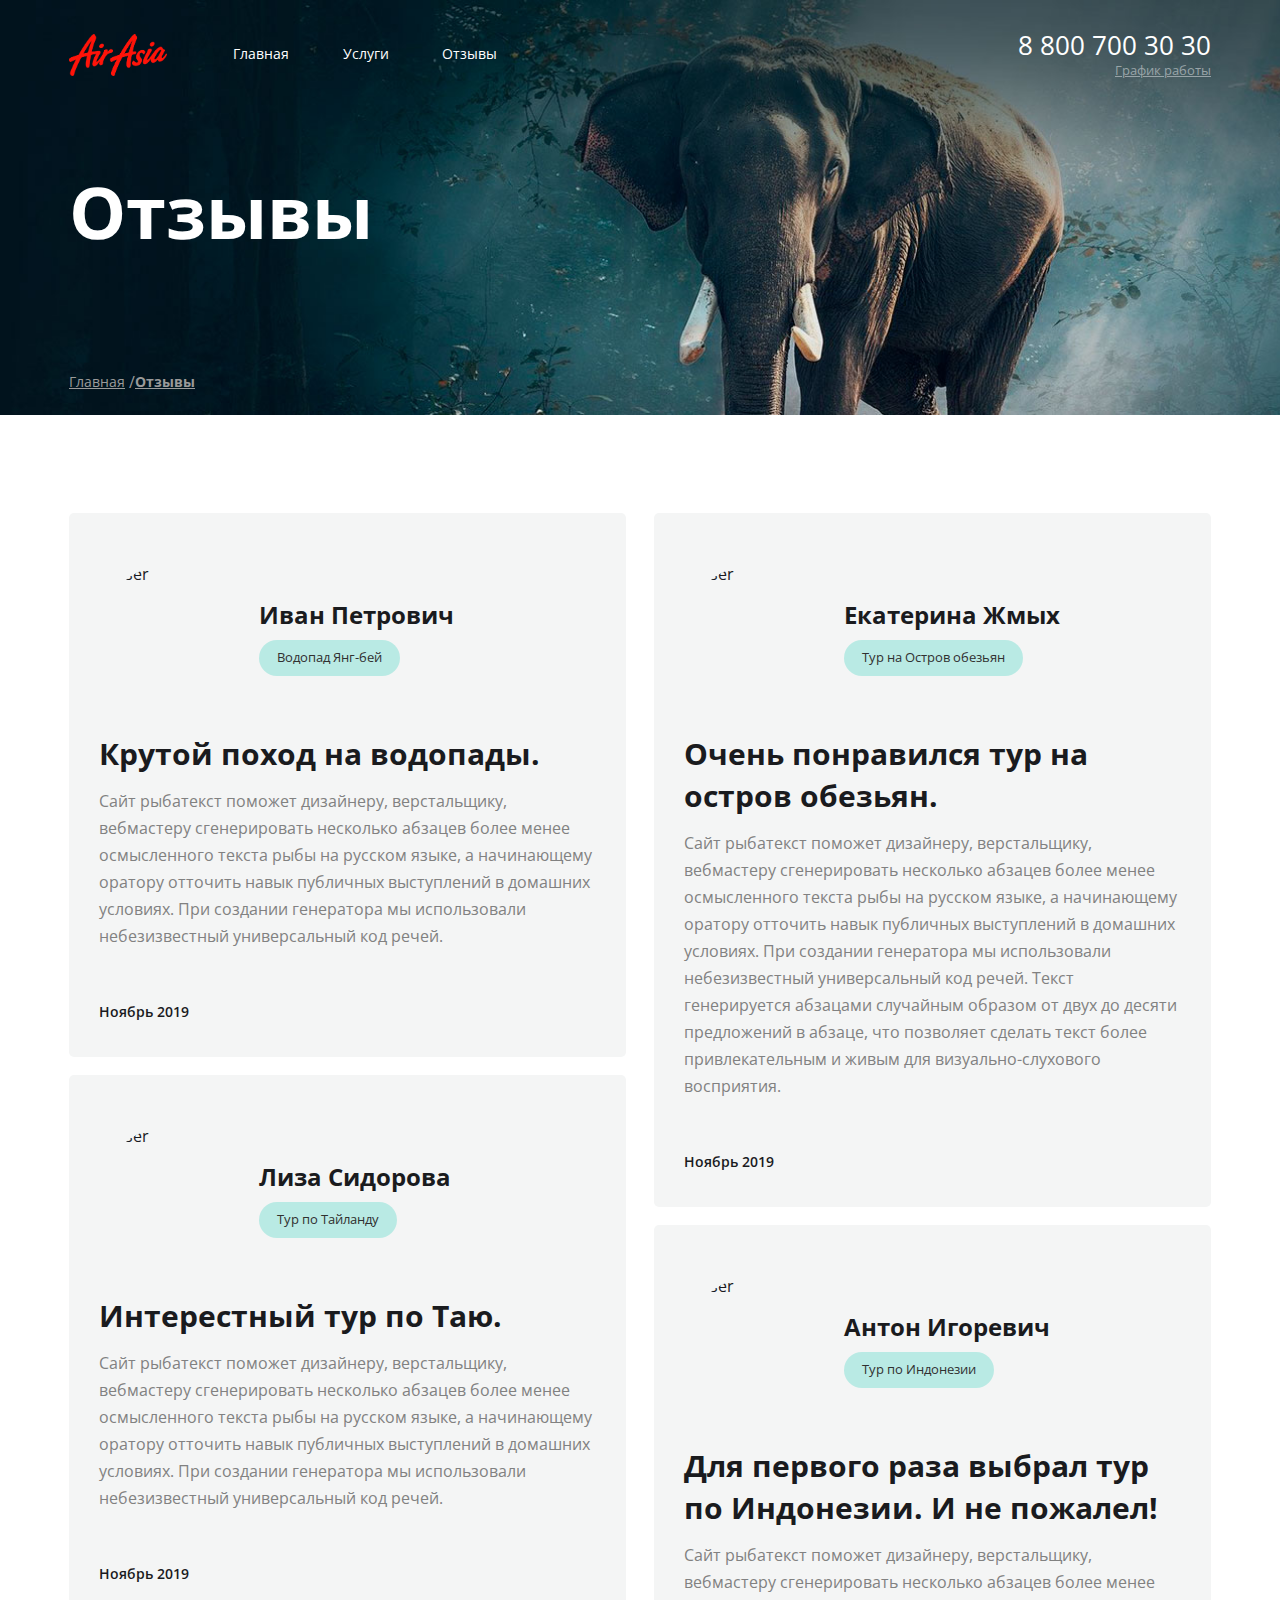
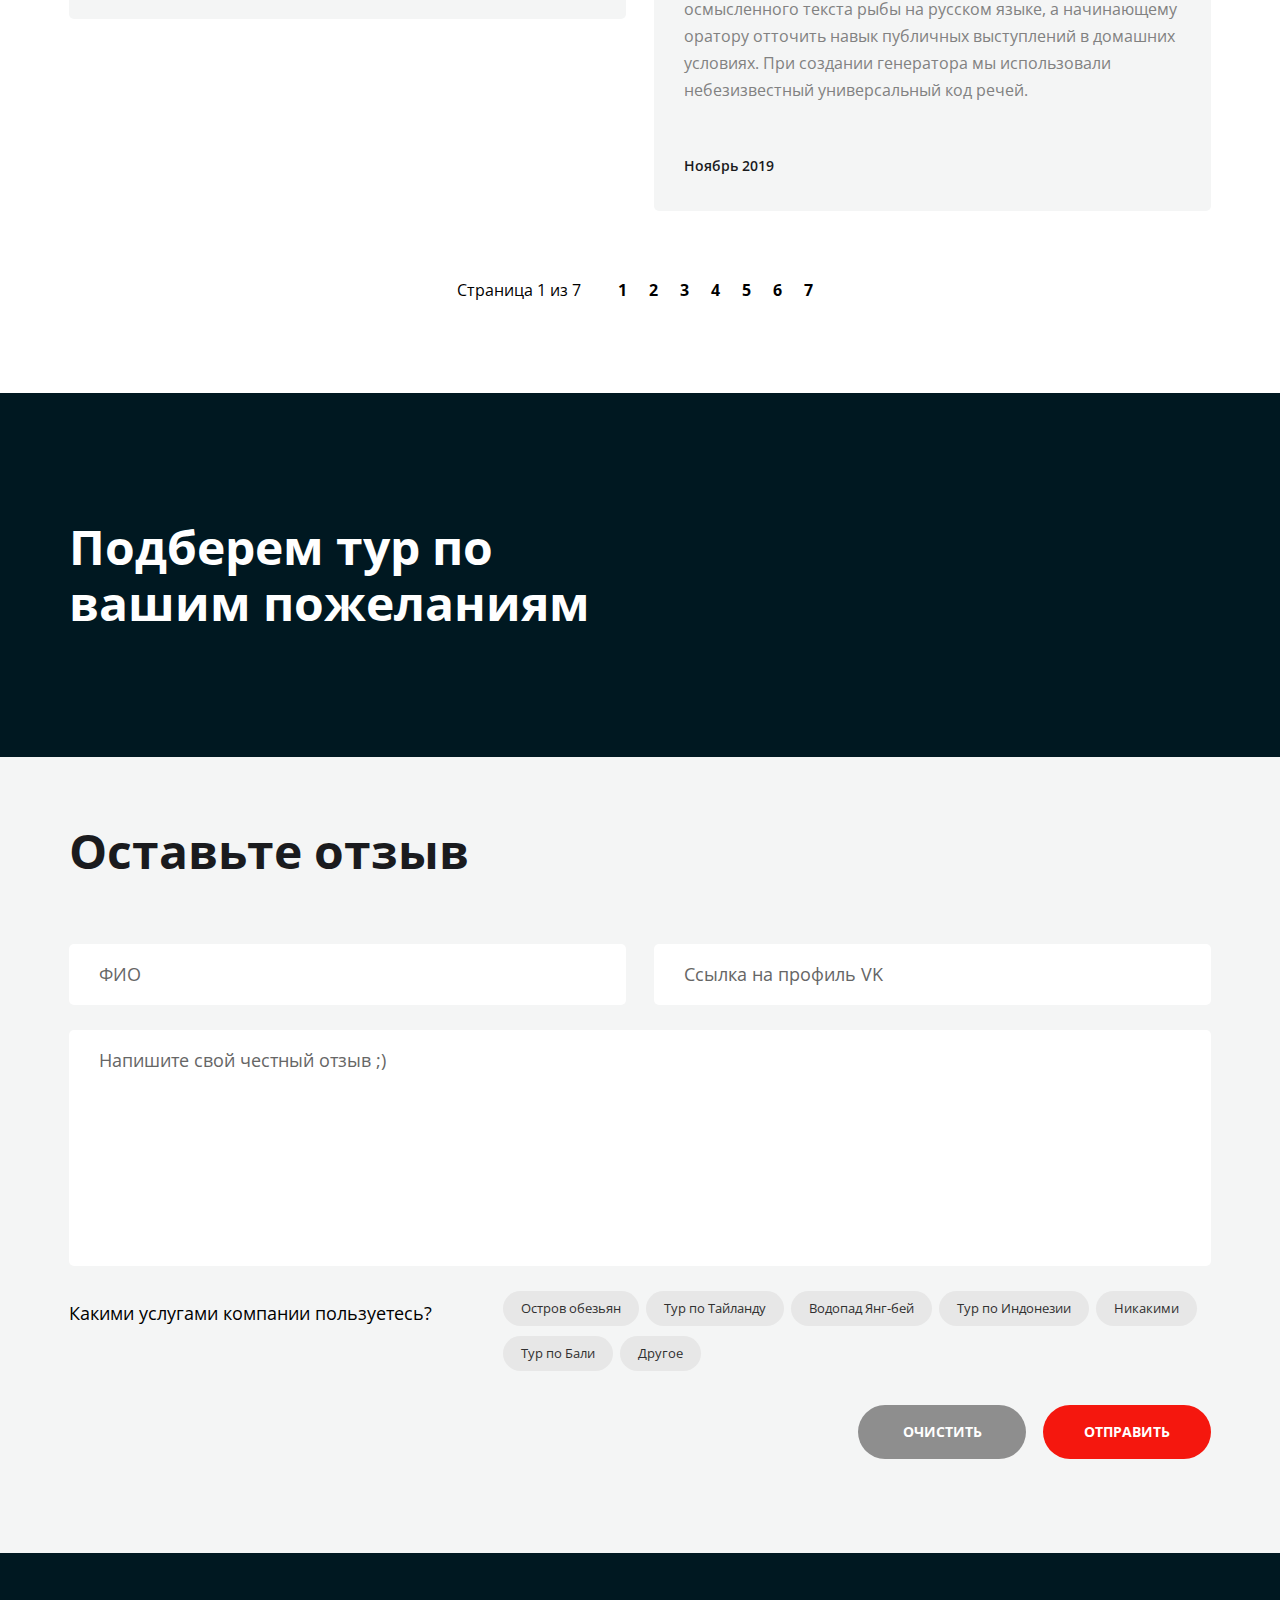
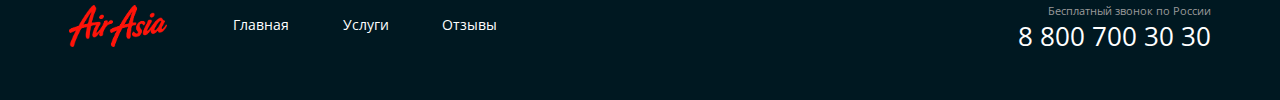
==== pages/feedbacks-page.html @ fd73718d "Все страницы проекта "Air-Asia"" ====
<!DOCTYPE html>
<html lang="ru">
<head>
  <meta charset="UTF-8">
  <meta http-equiv="X-UA-Compatible" content="IE=edge">
  <meta name="viewport" content="width=device-width, initial-scale=1.0">

  <link rel="preconnect" href="https://fonts.googleapis.com">
  <link rel="preconnect" href="https://fonts.gstatic.com" crossorigin>
  <link href="https://fonts.googleapis.com/css2?family=Open+Sans:ital,wght@0,300;0,400;0,500;0,600;0,700;0,800;1,300;1,400;1,500&display=swap" rel="stylesheet">
  
  <link rel="stylesheet" href="./../style/normalize.css">
  <link rel="stylesheet" href="./../style/main.css">
  <title>Air Asia Feedbacks</title>
</head>
<body>
  <div class="wrapper wrapper__feedbacks">
    <div class="wrapper__contnent">

      <section class="services-top-line top-line__img">
        <div class="container services-top-line__container">
          <header class="header">
            <div class="container header__container">
              <div class="header__col">
                <a href="./../index.html" class="logo">
                  <img src="./../img/лого.png" alt="logo company" class="logo__pic logo__pic--big">
                </a>
                <nav class="menu">
                  <ul class="menu__list">
                    <li class="menu__item">
                      <a href="./../index.html" class="menu__link">Главная</a>
                    </li>
                    <li class="menu__item">
                      <a href="./../pages/services-page.html" class="menu__link">Услуги</a>
                    </li>
                    <li class="menu__item">
                      <a href="./../pages/feedbacks-page.html" class="menu__link">Отзывы</a>
                    </li>
                  </ul>
                </nav>
              </div>
              <div class="header__col header__col--align--right">
                <addres class="contacts">
                  <a href="tel:+78007003030" class="contacts__phone">8 800 700 30 30</a>
                  <div class="dropdown contacts__dropdown">
                    <a href="#" class="dropdown__workhours">График работы</a>
                      <div class="dropdown__menu">
                        <ul class="dropdown__list">
                          <li class="dropdown__item">пн-вс: 09:00 - 20:00</li>
                          <li class="dropdown__item">Обед: 14:00-14:30</li>
                        </ul>
                      </div>
                  </div>
                </addres>
              </div>
            </div>
          </header>
          <h1 class="services-top-line__title services-top-line__title--feedbacks">Отзывы</h1>
          <ul class="breadcrumbs">
            <li class="breadcrumbs__item">
              <a href="#" class="breadcrumbs__link">Главная</a>
            </li>
            <li class="breadcrumbs__item  breadcrumbs__item--active">
              <a href="#" class="breadcrumbs__link">Отзывы</a>
            </li>
          </ul>
        </div>
      </section>
      <main class="main-content">
        <section class="feedbacks">
          <div class="container">
            <ul class="feedbacks__list">
              <li class="feedbacks__item feedback">
                <div class="feedback__header">
                  <div class="feedback__photo">
                    <div class="avatar">
                      <img src="./../img/img-feedback-page/avatar(1).jpeg" alt="user" class="avatar__img">
                    </div>
                  </div>
                  <div class="feedback__userdata">
                    <a href="#" class="feedback__name">Иван Петрович</a>
                    <ul class="feedback__tags">
                      <li class="feedback__tag-item tag tag--green">Водопад Янг-бей</li>
                    </ul>
                  </div>
                </div>
                <div class="feedback__content">
                  <h3 class="feedback__title">Крутой поход на водопады.</h3>
                  <div class="feedback__text">
                    <p>Сайт рыбатекст поможет дизайнеру, верстальщику, вебмастеру сгенерировать несколько абзацев более менее осмысленного текста рыбы на русском языке, а начинающему оратору отточить навык публичных выступлений в домашних условиях. При создании генератора мы использовали небезизвестный универсальный код речей.
                    </p>
                  </div>
                  <time class="feedback__date">Ноябрь 2019</time>
                </div>
              </li>
              <li class="feedbacks__item feedback">
                <div class="feedback__header">
                  <div class="feedback__photo">
                    <div class="avatar">
                      <img src="./../img/img-feedback-page/avatar(2).jpeg" alt="user" class="avatar__img">
                    </div>
                  </div>
                  <div class="feedback__userdata">
                    <a href="#" class="feedback__name">Лиза Сидорова</a>
                    <ul class="feedback__tags">
                      <li class="feedback__tag-item tag tag--green">Тур по Тайланду</li>
                    </ul>
                  </div>
                </div>
                <div class="feedback__content">
                  <h3 class="feedback__title">Интерестный тур по Таю.</h3>
                  <div class="feedback__text">
                    <p>Сайт рыбатекст поможет дизайнеру, верстальщику, вебмастеру сгенерировать несколько абзацев более менее осмысленного текста рыбы на русском языке, а начинающему оратору отточить навык публичных выступлений в домашних условиях. При создании генератора мы использовали небезизвестный универсальный код речей.
                    </p>
                  </div>
                  <time class="feedback__date">Ноябрь 2019</time>
                </div>
              </li>
              <li class="feedbacks__item feedback">
                <div class="feedback__header">
                  <div class="feedback__photo">
                    <div class="avatar">
                      <img src="./../img/img-feedback-page/avatar(3).jpeg" alt="user" class="avatar__img">
                    </div>
                  </div>
                  <div class="feedback__userdata">
                    <a href="#" class="feedback__name">Екатерина Жмых</a>
                    <ul class="feedback__tags">
                      <li class="feedback__tag-item tag tag--green">Тур на Остров обезьян</li>
                    </ul>
                  </div>
                </div>
                <div class="feedback__content">
                  <h3 class="feedback__title">Очень понравился тур на остров обезьян.</h3>
                  <div class="feedback__text">
                    <p>Сайт рыбатекст поможет дизайнеру, верстальщику, вебмастеру сгенерировать несколько абзацев более менее осмысленного текста рыбы на русском языке, а начинающему оратору отточить навык публичных выступлений в домашних условиях. При создании генератора мы использовали небезизвестный универсальный код речей. Текст генерируется абзацами случайным образом от двух до десяти предложений в абзаце, что позволяет сделать текст более привлекательным и живым для визуально-слухового восприятия.
                    </p>
                  </div>
                  <time class="feedback__date">Ноябрь 2019</time>
                </div>
              </li>
              <li class="feedbacks__item feedback">
                <div class="feedback__header">
                  <div class="feedback__photo">
                    <div class="avatar">
                      <img src="./../img/img-feedback-page/avatar(4).jpeg" alt="user" class="avatar__img">
                    </div>
                  </div>
                  <div class="feedback__userdata">
                    <a href="#" class="feedback__name">Антон Игоревич</a>
                    <ul class="feedback__tags">
                      <li class="feedback__tag-item tag tag--green">Тур по Индонезии</li>
                    </ul>
                  </div>
                </div>
                <div class="feedback__content">
                  <h3 class="feedback__title">Для первого раза выбрал тур по Индонезии. И не пожалел!</h3>
                  <div class="feedback__text">
                    <p>Сайт рыбатекст поможет дизайнеру, верстальщику, вебмастеру сгенерировать несколько абзацев более менее осмысленного текста рыбы на русском языке, а начинающему оратору отточить навык публичных выступлений в домашних условиях. При создании генератора мы использовали небезизвестный универсальный код речей.
                    </p>
                  </div>
                  <time class="feedback__date">Ноябрь 2019</time>
                </div>
              </li>
            </ul>
            <div class="pagination pagination--theme--red">
              <div class="pagination__text">Страница 1 из 7</div>
              <ul class="pagination__list">
                <li class="pagination__item pagination__item--active">
                  <span class="pagination__item-form">1</span>
                </li>
                <li class="pagination__item pagination__item--active">
                  <span class="pagination__item-form">2</span>
                </li>
                <li class="pagination__item pagination__item--active">
                  <span class="pagination__item-form">3</span>
                </li>
                <li class="pagination__item pagination__item--active">
                  <span class="pagination__item-form">4</span>
                </li>
                <li class="pagination__item pagination__item--active">
                  <span class="pagination__item-form">5</span>
                </li>
                <li class="pagination__item pagination__item--active">
                  <span class="pagination__item-form">6</span>
                </li>
                <li class="pagination__item pagination__item--active">
                  <span class="pagination__item-form">7</span>
                </li>
              </ul>
            </div>
          </div>
        </section>
      </main>

        <section class="banner banner--back">
          <div class="container">
            <div class="banner__content">
              <h2 class="banner__title">Подберем тур по вашим пожеланиям</h2>
            </div>
          </div>
        </section>
        <section class="inner-section inner-section--feedbacks inner-section--bg--grey">
          <div class="container">
            <h2 class="inner-section__title">Оставьте отзыв</h2>
            <form action="" class="form">
              <div class="form__row">
                <input type="text" placeholder="ФИО" class="form__input">
                <input type="text" placeholder="Ссылка на профиль VK" class="form__input">
              </div>
              <div class="form__row">
                <textarea name="" placeholder="Напишите свой честный отзыв ;)" class="form__input form__input--textarea"></textarea>
              </div>
              <div class="form__controls">
                <div class="form__controls-title">Какими услугами компании пользуетесь?</div>
                <ul class="controls">
                  <li class="controls__item">
                    <label class="controls__elem">
                      <input type="checkbox" class="controls__checkbox">
                      <div class="tag controls__tag">Остров обезьян</div>
                    </label>
                  </li>
                  <li class="controls__item">
                    <label class="controls__elem">
                      <input type="checkbox" class="controls__checkbox">
                      <div class="tag controls__tag">Тур по Тайланду</div>
                    </label>
                  </li>
                  <li class="controls__item">
                    <label class="controls__elem">
                      <input type="checkbox" class="controls__checkbox">
                      <div class="tag controls__tag">Водопад Янг-бей</div>
                    </label>
                  </li>
                  <li class="controls__item">
                    <label class="controls__elem">
                      <input type="checkbox" class="controls__checkbox">
                      <div class="tag controls__tag">Тур по Индонезии</div>
                    </label>
                  </li>
                  <li class="controls__item">
                    <label class="controls__elem">
                      <input type="checkbox" class="controls__checkbox">
                      <div class="tag controls__tag">Никакими</div>
                    </label>
                  </li>
                  <li class="controls__item">
                    <label class="controls__elem">
                      <input type="checkbox" class="controls__checkbox">
                      <div class="tag controls__tag">Тур по Бали</div>
                    </label>
                  </li>
                  <li class="controls__item">
                    <label class="controls__elem">
                      <input type="checkbox" class="controls__checkbox">
                      <div class="tag controls__tag">Другое</div>
                    </label>
                  </li>
                </ul>
              </div>
              <div class="form__buttons">
                <button type="reset" class="button form__button button--grey">Очистить</button>
                <button type="submit" class="button form__button">Отправить</button>
              </div>
            </form>
          </div>
        </section>

    </div>
    <footer class="footer">
      <div class="container footer__container footer__container--services">
          <div class="footer__col">
            <a href="./../index.html" class="logo">
              <img src="./../img/лого.png" alt="logo company" class="logo__pic logo__pic--big">
            </a>
            <nav class="menu">
              <ul class="menu__list">
                <li class="menu__item">
                  <a href="./../index.html" class="menu__link">Главная</a>
                </li>
                <li class="menu__item">
                  <a href="./../pages/services-page.html" class="menu__link">Услуги</a>
                </li>
                <li class="menu__item">
                  <a href="./../pages/feedbacks-page.html" class="menu__link">Отзывы</a>
                </li>
              </ul>
            </nav>
          </div>
          <div class="footer__col footer__col--align--right">
            <ul class="network">
              <li class="network__item">
                <a href="#" class="network__icon network__icon--tg"></a>
              </li>
              <li class="network__item">
                <a href="#" class="network__icon network__icon--vk"></a>
              </li>
              <li class="network__item">
                <a href="#" class="network__icon network__icon--fb"></a>
              </li>
              <li class="network__item">
                <a href="#" class="network__icon network__icon--inst"></a>
              </li>
            </ul>
            <address class="contacts">
              <div class="contacts__info">Бесплатный звонок по России</div>
              <a href="tel:+78007003030" class="contacts__phone">8 800 700 30 30</a>
            </address>
          </div>
      </div>
    </footer>
  </div>
</body>
</html>
---- style/main.css ----
@import url(./../style/blocks/base.css);
@import url(./../style/blocks/header.css);
@import url(./../style/blocks/hello.css);
@import url(./../style/blocks/offers.css);
@import url(./../style/blocks/news.css);
@import url(./../style/blocks/about.css);
@import url(./../style/blocks/footer.css);

/* Страница "Услуги" */
@import url(./../style/blocks/sv-header.css);
@import url(./../style/blocks/services.css);
@import url(./../style/blocks/partners.css);
@import url(./../style/blocks/sv-footer.css);

/* Страница "Отзывы" */
@import url(./../style/blocks/feedbacks.css);
@import url(./../style/blocks/banner.css);
@import url(./../style/blocks/form.css);






/* Приветственная страница */
@import url(./../style/blocks/welcome.css);
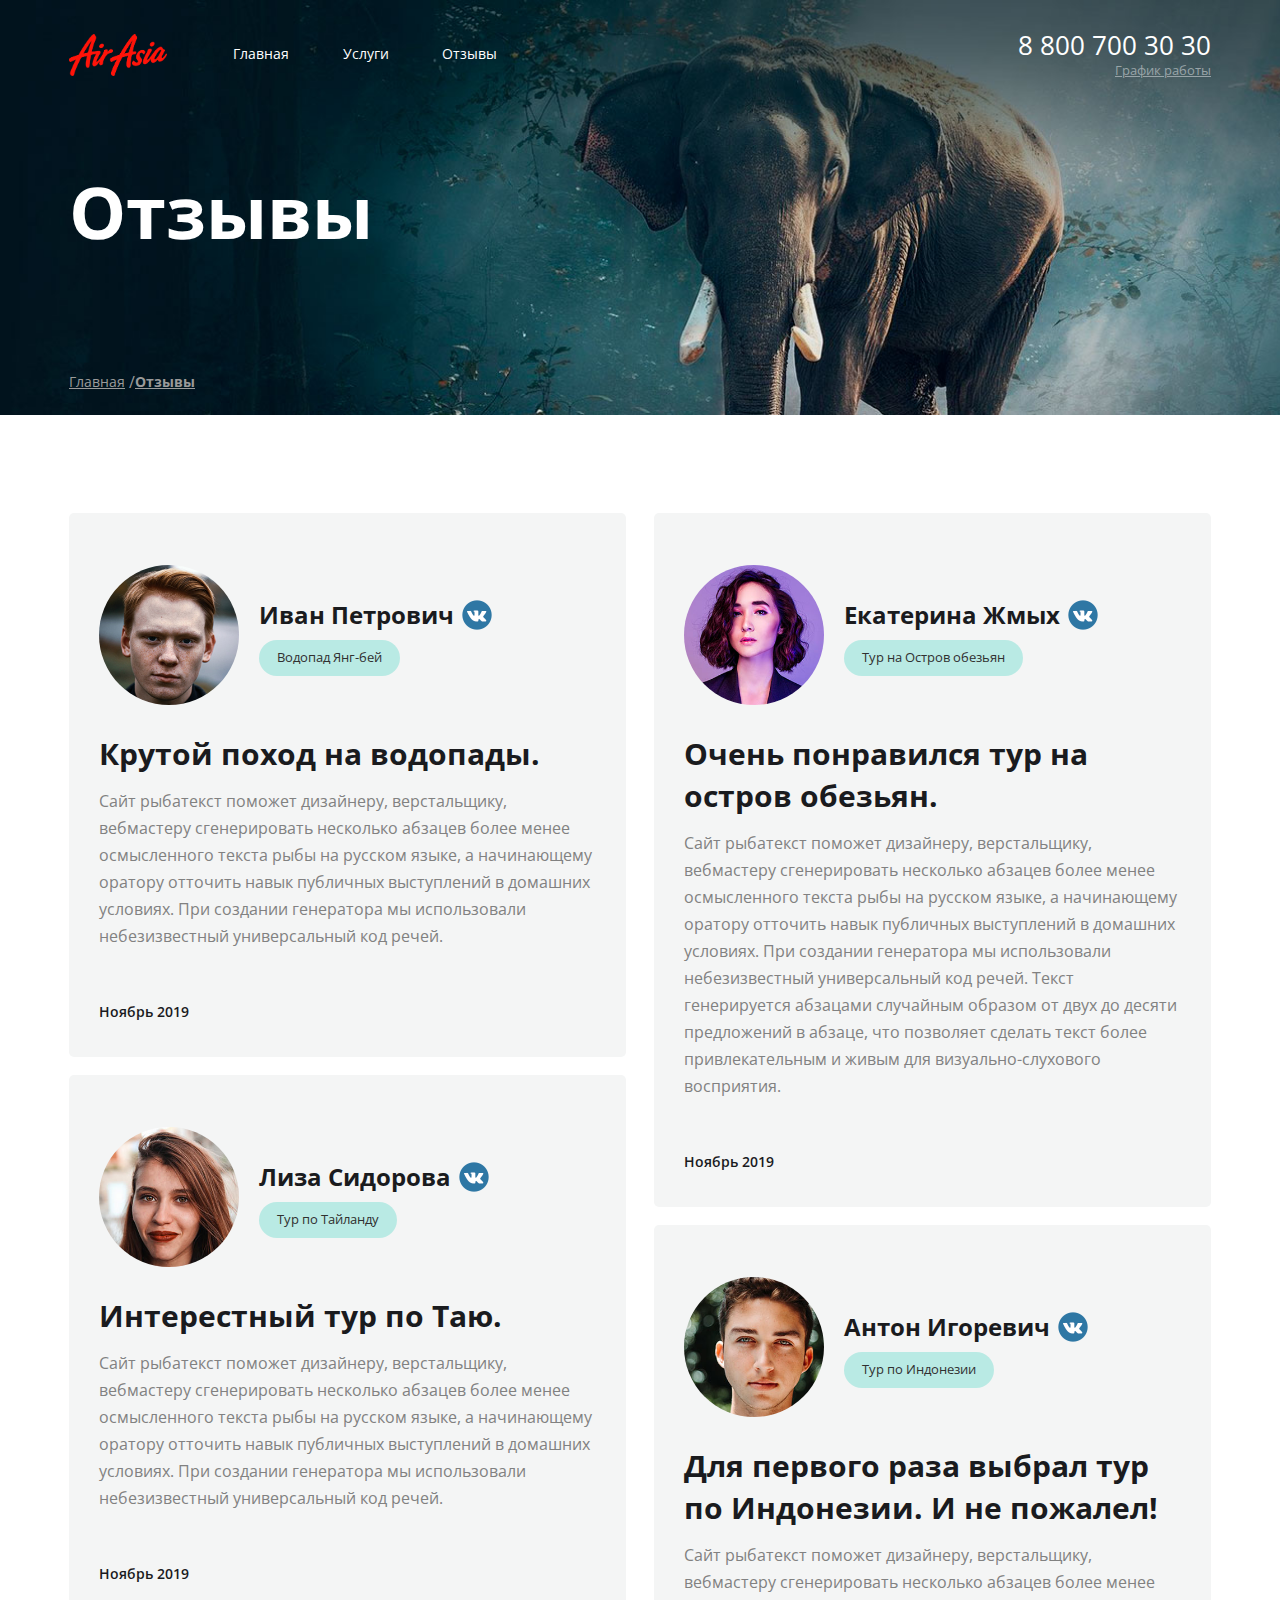
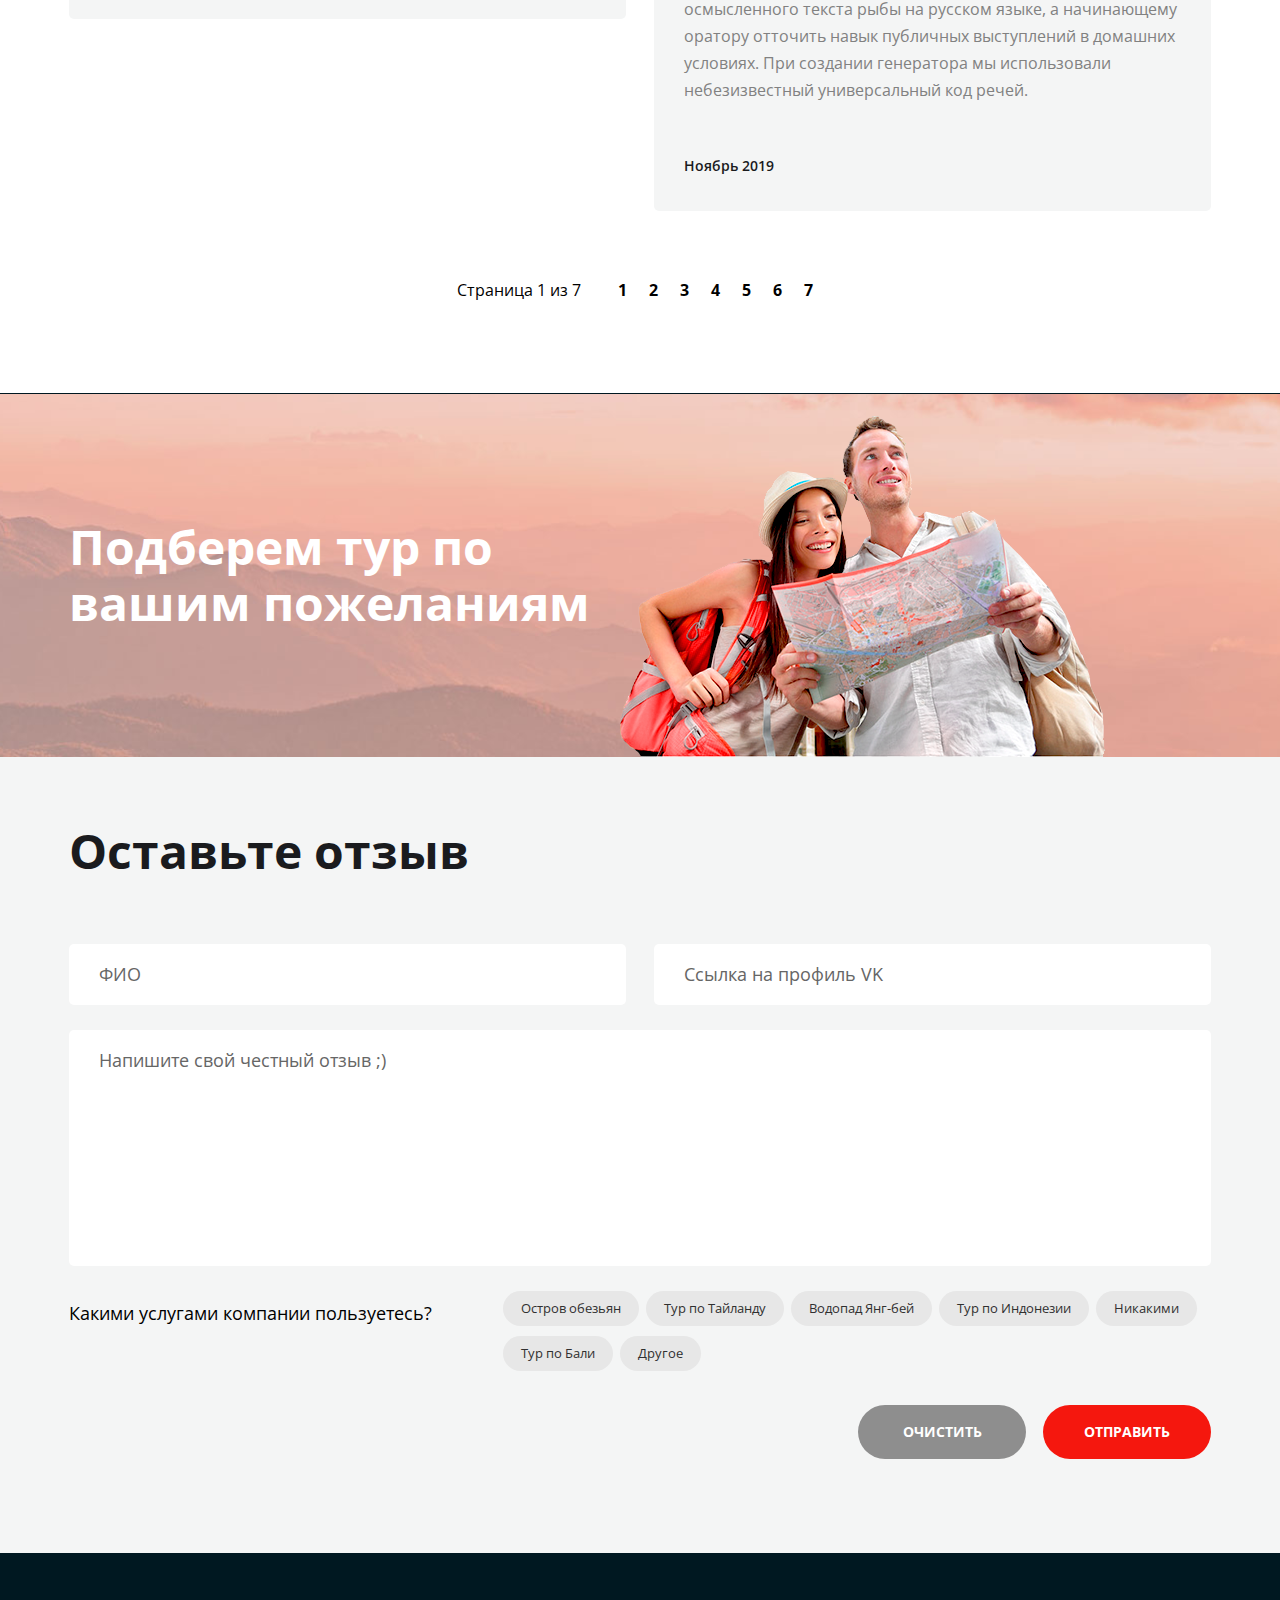
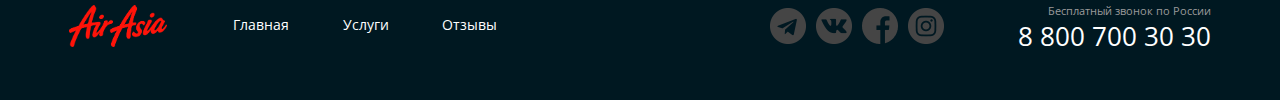
==== commit 1a637a63: "Все страницы проекта "Air-Asia"" ====
--- a/pages/feedbacks-page.html
+++ b/pages/feedbacks-page.html
@@ -22,13 +22,13 @@
           <header class="header">
             <div class="container header__container">
               <div class="header__col">
-                <a href="./../index.html" class="logo">
+                <a href="./../pages/main-page.html" class="logo">
                   <img src="./../img/лого.png" alt="logo company" class="logo__pic logo__pic--big">
                 </a>
                 <nav class="menu">
                   <ul class="menu__list">
                     <li class="menu__item">
-                      <a href="./../index.html" class="menu__link">Главная</a>
+                      <a href="./../pages/main-page.html" class="menu__link">Главная</a>
                     </li>
                     <li class="menu__item">
                       <a href="./../pages/services-page.html" class="menu__link">Услуги</a>
@@ -270,13 +270,13 @@
     <footer class="footer">
       <div class="container footer__container footer__container--services">
           <div class="footer__col">
-            <a href="./../index.html" class="logo">
+            <a href="./../pages/main-page.html" class="logo">
               <img src="./../img/лого.png" alt="logo company" class="logo__pic logo__pic--big">
             </a>
             <nav class="menu">
               <ul class="menu__list">
                 <li class="menu__item">
-                  <a href="./../index.html" class="menu__link">Главная</a>
+                  <a href="./../pages/main-page.html" class="menu__link">Главная</a>
                 </li>
                 <li class="menu__item">
                   <a href="./../pages/services-page.html" class="menu__link">Услуги</a>
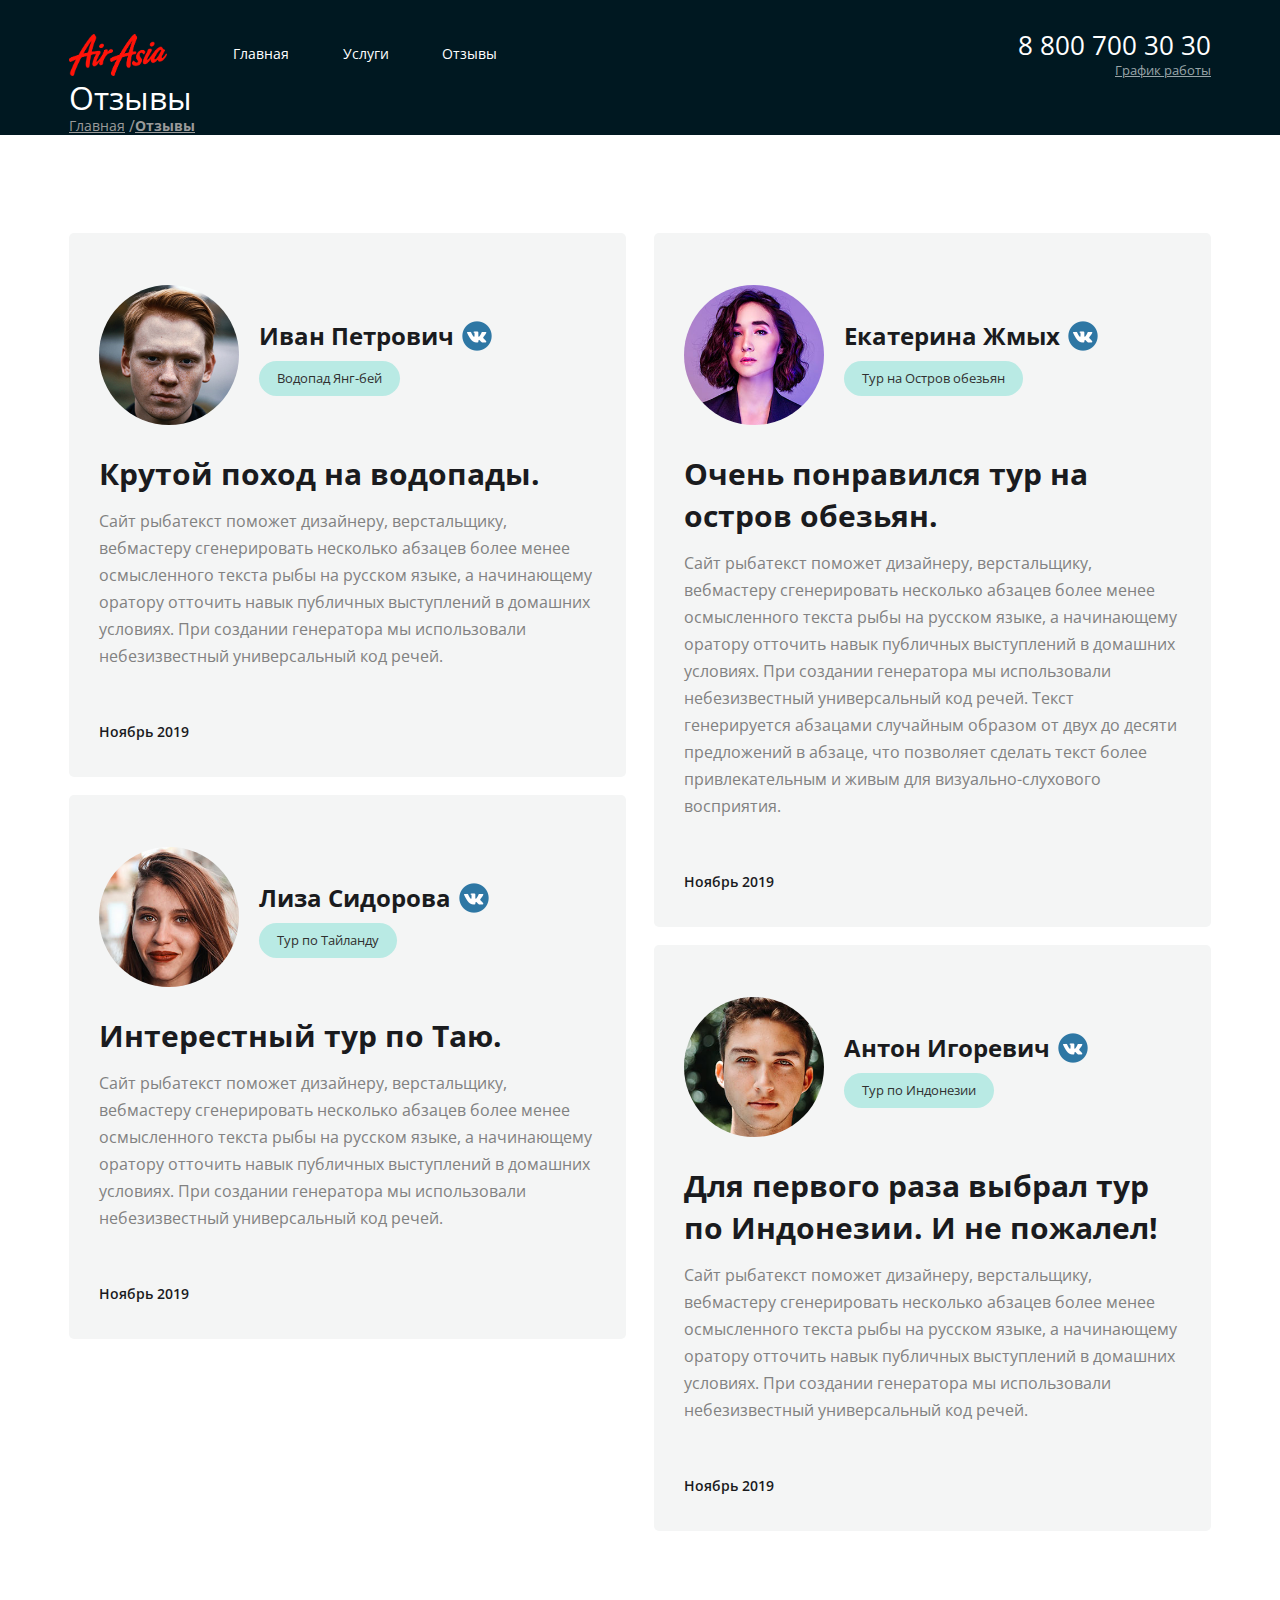
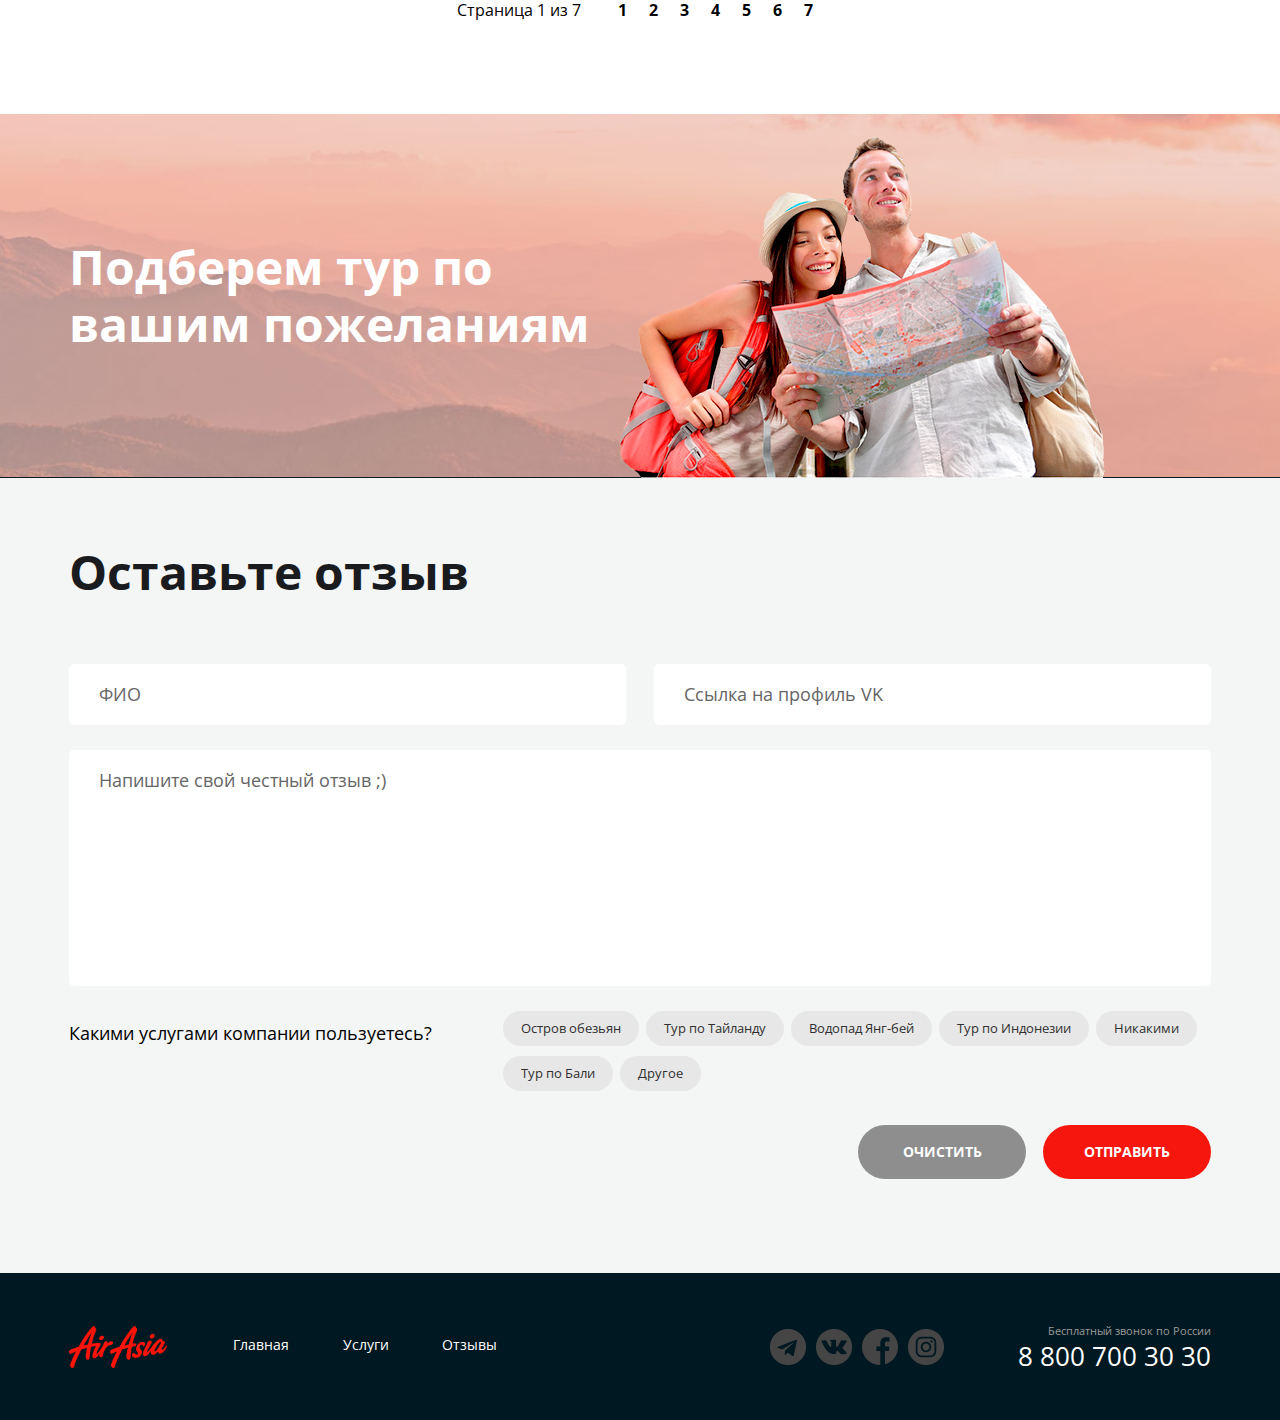
==== commit 131b5d0f: "Все страницы проекта "Air-Asia"" ====
--- a/pages/feedbacks-page.html
+++ b/pages/feedbacks-page.html
@@ -17,8 +17,8 @@
   <div class="wrapper wrapper__feedbacks">
     <div class="wrapper__contnent">
 
-      <section class="services-top-line top-line__img">
-        <div class="container services-top-line__container">
+      <section class="top-page top-page--img">
+        <div class="container top-page__container">
           <header class="header">
             <div class="container header__container">
               <div class="header__col">
@@ -42,7 +42,7 @@
               <div class="header__col header__col--align--right">
                 <addres class="contacts">
                   <a href="tel:+78007003030" class="contacts__phone">8 800 700 30 30</a>
-                  <div class="dropdown contacts__dropdown">
+                  <div class="dropdown">
                     <a href="#" class="dropdown__workhours">График работы</a>
                       <div class="dropdown__menu">
                         <ul class="dropdown__list">
@@ -55,7 +55,7 @@
               </div>
             </div>
           </header>
-          <h1 class="services-top-line__title services-top-line__title--feedbacks">Отзывы</h1>
+          <h1 class="top-page__title top-page__title--feedbacks">Отзывы</h1>
           <ul class="breadcrumbs">
             <li class="breadcrumbs__item">
               <a href="#" class="breadcrumbs__link">Главная</a>
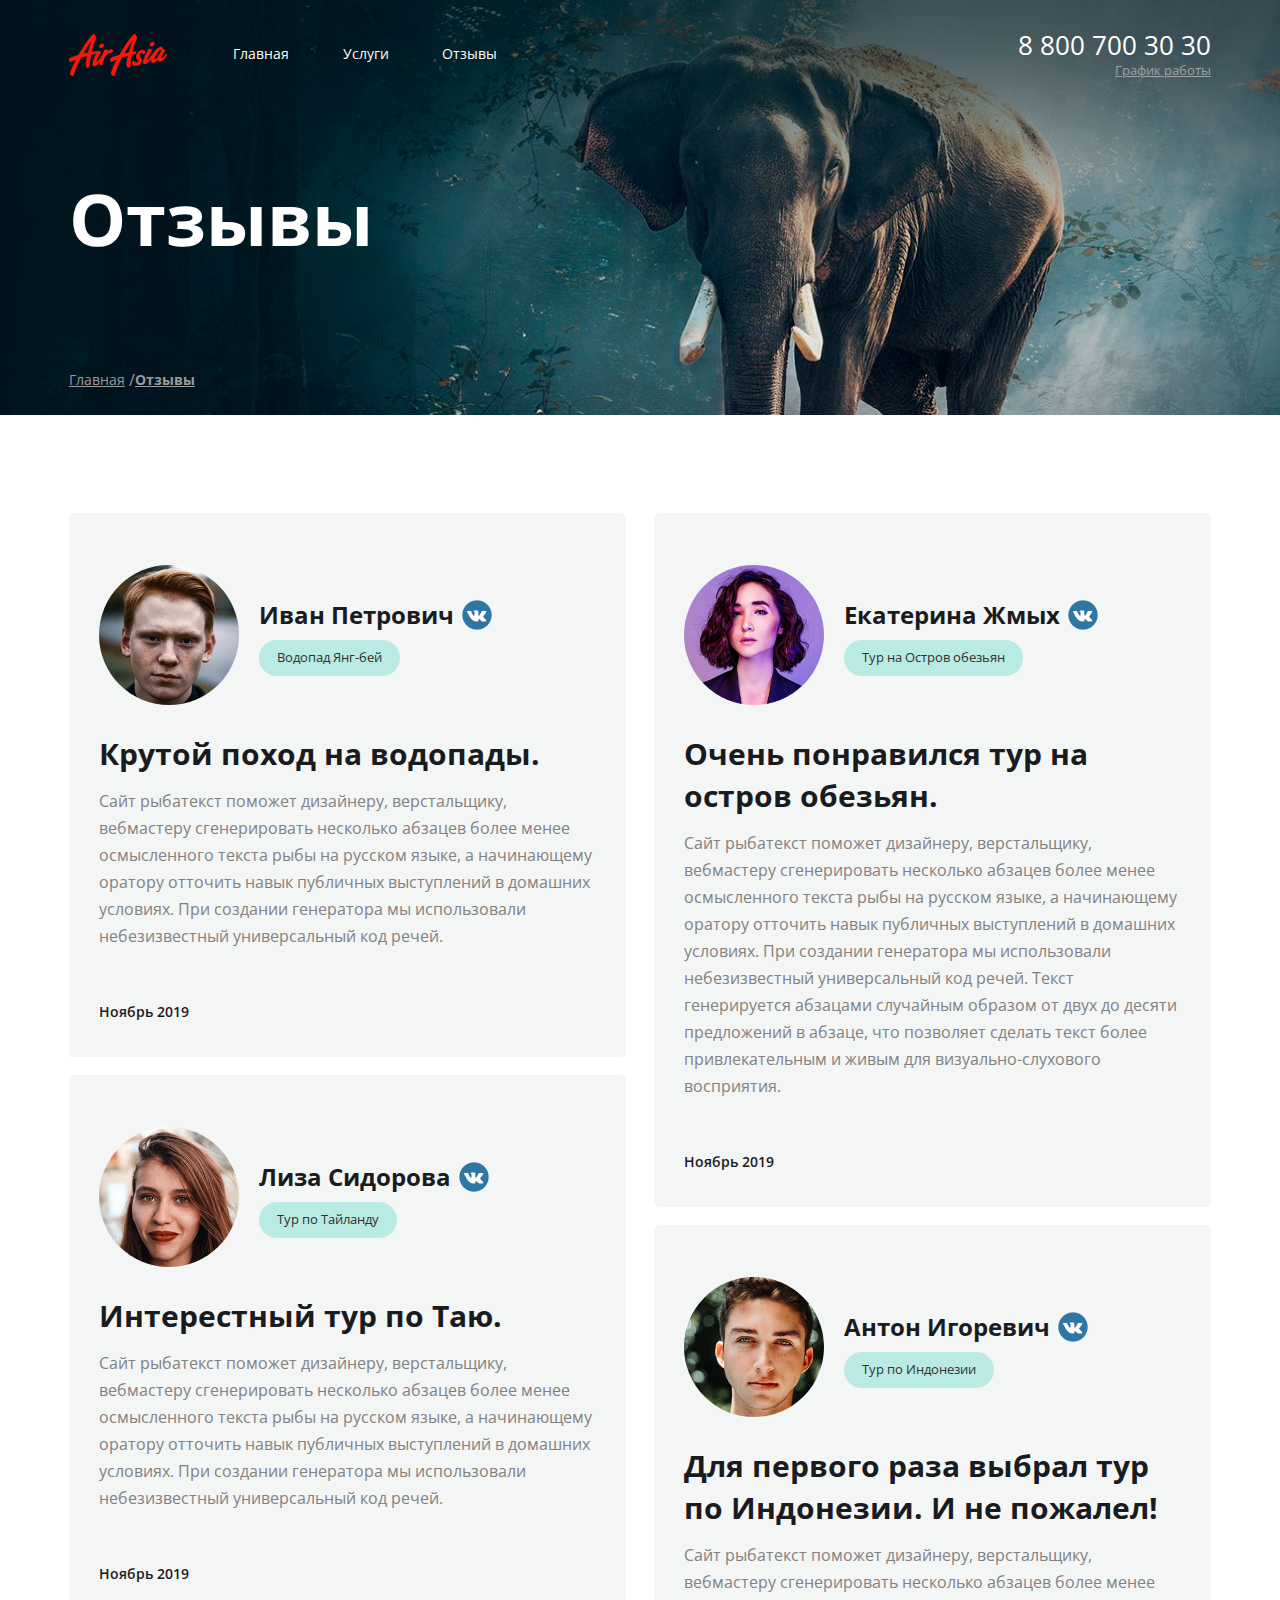
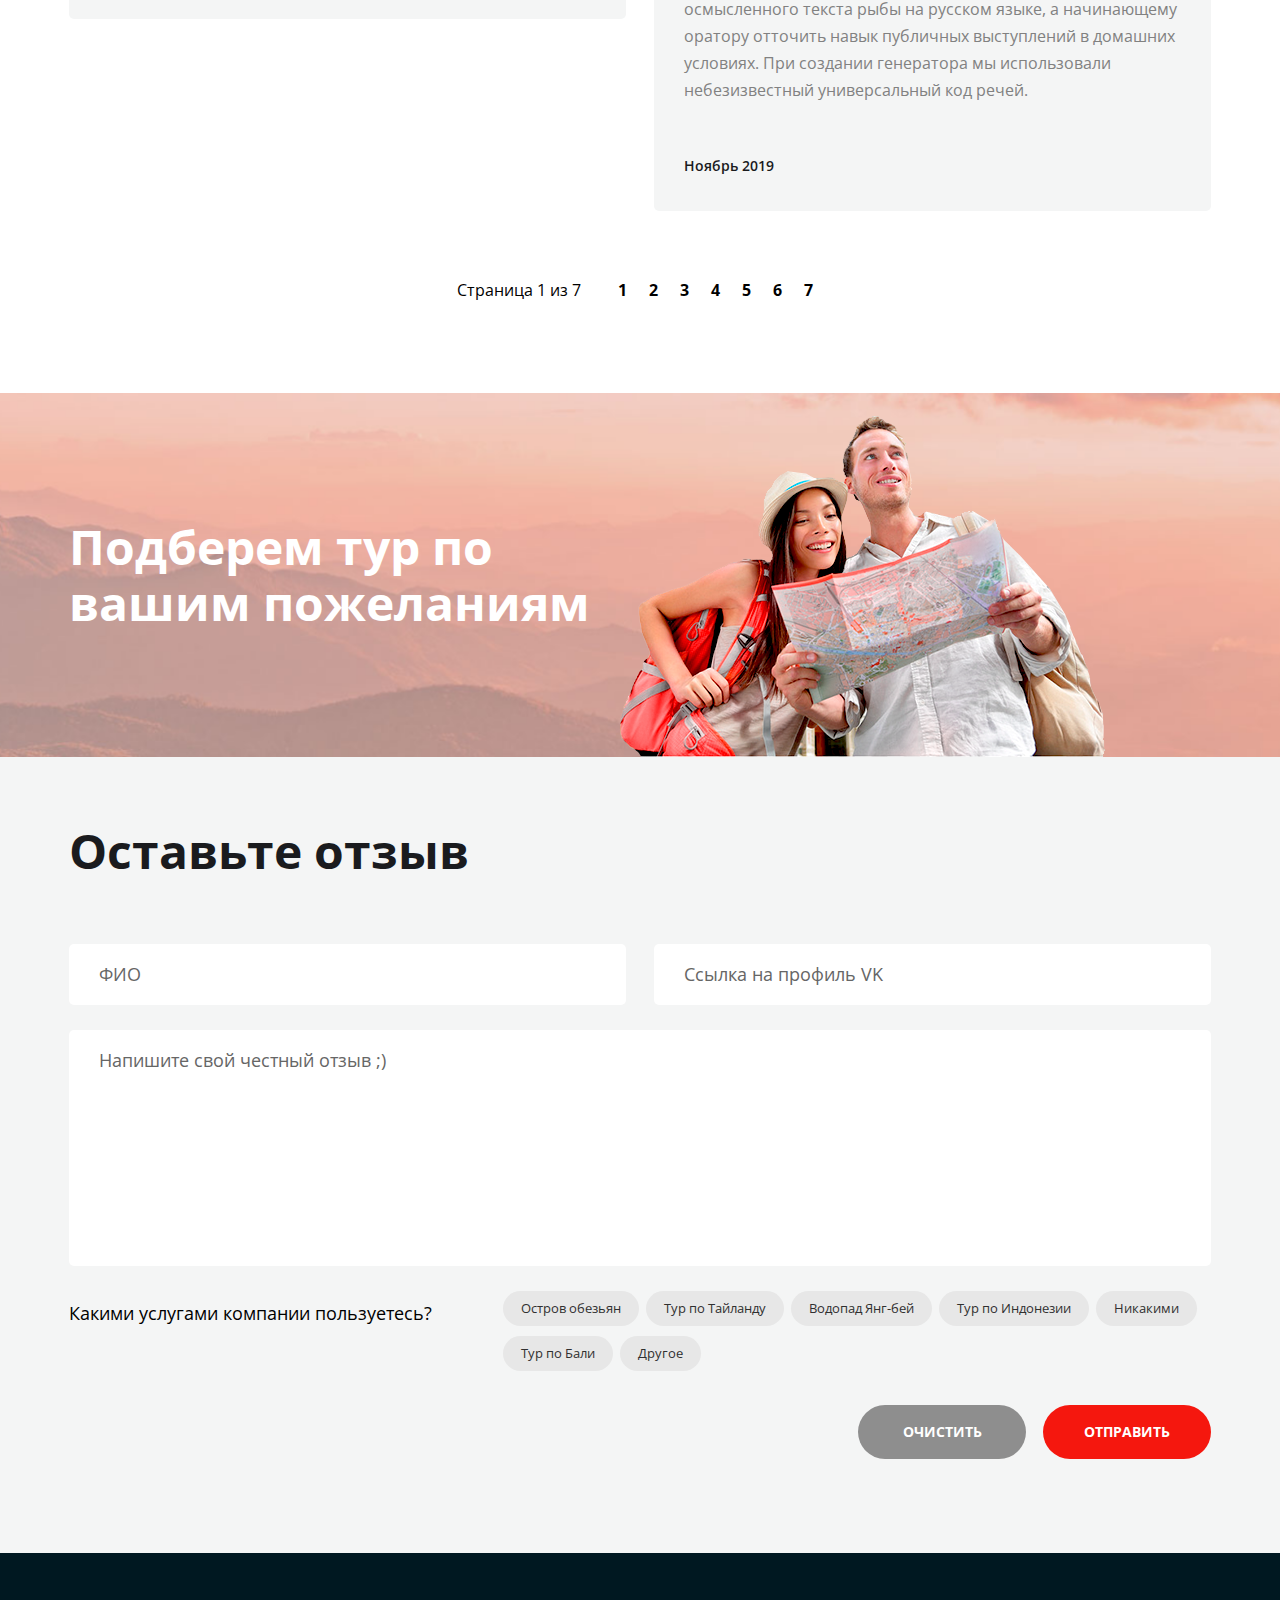
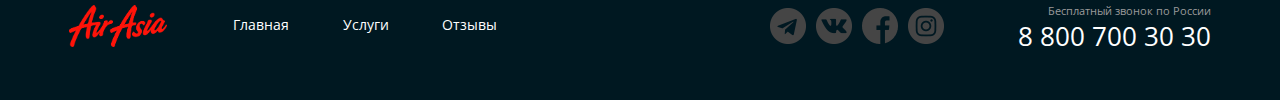
==== commit 38c8ddc7: "Все страницы проекта "Air-Asia"" ====
--- a/pages/feedbacks-page.html
+++ b/pages/feedbacks-page.html
@@ -55,7 +55,7 @@
               </div>
             </div>
           </header>
-          <h1 class="top-page__title top-page__title--feedbacks">Отзывы</h1>
+          <h1 class="top-page__title">Отзывы</h1>
           <ul class="breadcrumbs">
             <li class="breadcrumbs__item">
               <a href="#" class="breadcrumbs__link">Главная</a>
